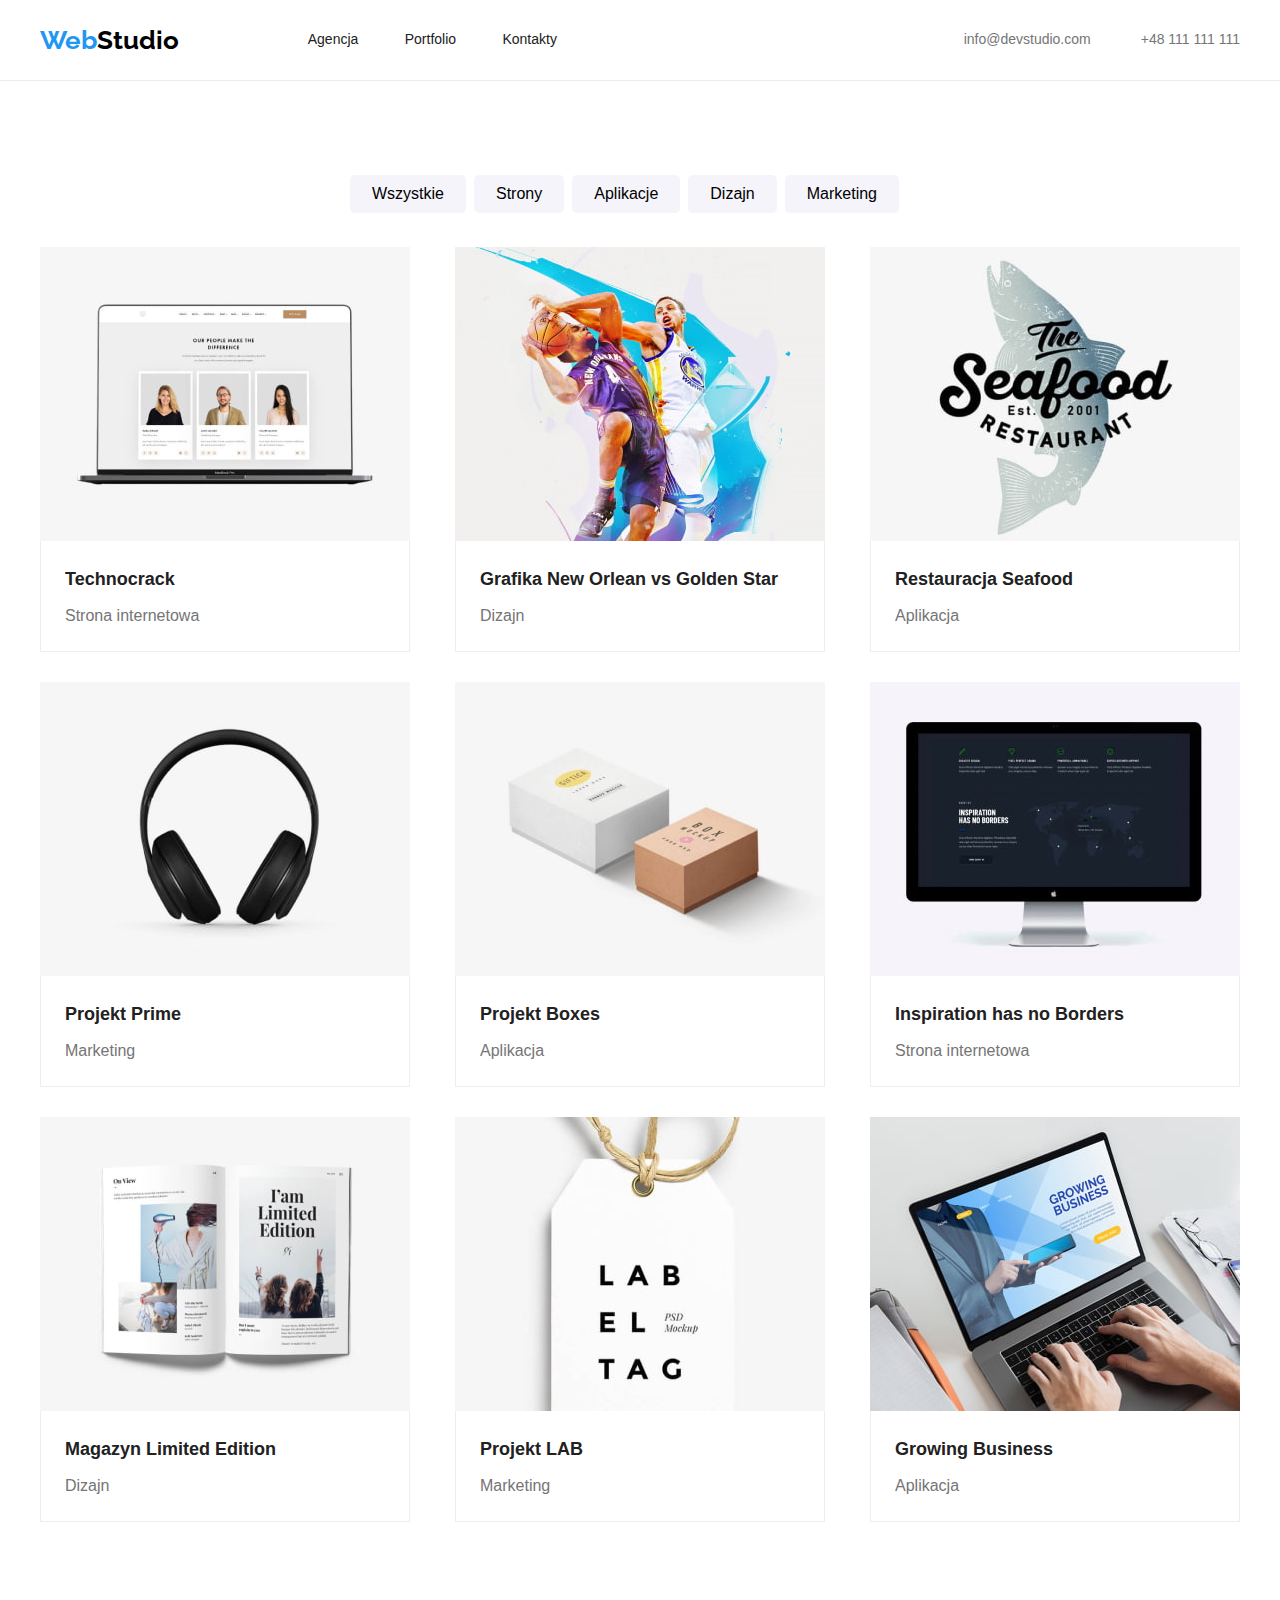
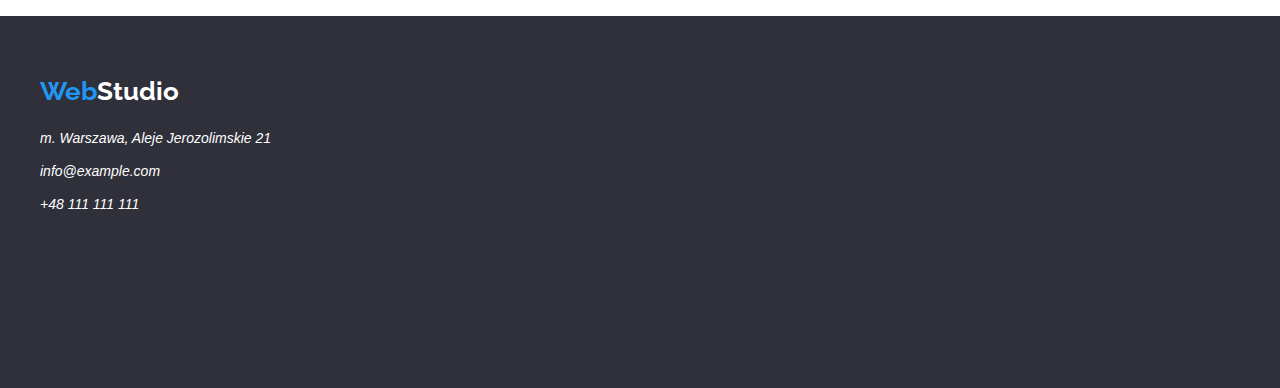
==== portfolio.html @ 989b000f "new file:   .gitattributes 	new file:   .prettierrc.json 	new file:   README.md 	new file:   css/sty" ====
<!DOCTYPE html>
<html lang="pl">
  <head>
    <meta charset="UTF-8" />
    <meta http-equiv="X-UA-Compatible" content="IE=edge" />
    <meta name="viewport" content="width=device-width, initial-scale=1.0" />
    <title>Studio</title>
    <link
      rel="stylesheet"
      href="https://cdnjs.cloudflare.com/ajax/libs/modern-normalize/1.1.0/modern-normalize.min.css"
      integrity="sha512-wpPYUAdjBVSE4KJnH1VR1HeZfpl1ub8YT/NKx4PuQ5NmX2tKuGu6U/JRp5y+Y8XG2tV+wKQpNHVUX03MfMFn9Q=="
      crossorigin="anonymous"
      referrerpolicy="no-referrer"
    />
    <link
      href="https://fonts.googleapis.com/css2?family=Raleway:wght@700&display=swap"
      rel="stylesheet"
    />
    <link rel="stylesheet" href="css/styles.css" />
  </head>
  <body>
    <header class="header">
      <div class="header-div container">
        <a class="logo" href="#">
          <span class="logo-web span">Web</span>
          <span class="span">Studio</span>
        </a>
        <nav class="navigation">
          <ul class="navigation-list">
            <li><a class="navigation highlight highlight-a" href="index.html">Agencja</a></li>
            <li>
              <a
                class="navigation highlight navigation-list-portfolio highlight-a"
                href="portfolio.html"
                >Portfolio</a
              >
            </li>
            <li><a class="navigation highlight highlight-a" href="">Kontakty</a></li>
          </ul>
        </nav>
        <div class="div-address">
          <a class="address highlight" href="mailto:info@devstudio.com">info@devstudio.com</a>
          <a class="address highlight header-phone" href="tel:+48111111111">+48 111 111 111</a>
        </div>
      </div>
    </header>
    <main>
      <div class="container section filters">
        <div>
          <nav>
            <ul class="buttons">
              <li><button class="button highlight" type="button">Wszystkie</button></li>
              <li><button class="button highlight" type="button">Strony</button></li>
              <li><button class="button highlight" type="button">Aplikacje</button></li>
              <li><button class="button highlight" type="button">Dizajn</button></li>
              <li><button class="button highlight" type="button">Marketing</button></li>
            </ul>
          </nav>
        </div>
        <div>
          <ul class="portfolio">
            <li>
              <img
                class="portfolio-img"
                src="images/portfolio/webPageOnLaptop.jpg"
                alt="Obraz strony internetowej na laptopie"
                width="370"
                height="294"
              />
              <section class="portfolio-section">
                <hgroup class="portfolio-hgroup">
                  <h2 class="portfolio-h2">Technocrack</h2>
                  <p class="portfolio-p">Strona internetowa</p>
                </hgroup>
              </section>
            </li>
            <li>
              <img
                class="portfolio-img"
                src="images/portfolio/basketballPlayers.jpg"
                alt="Koszykarze"
                width="370"
                height="294"
              />
              <section class="portfolio-section">
                <hgroup class="portfolio-hgroup">
                  <h2 class="portfolio-h2">Grafika New Orlean vs Golden Star</h2>
                  <p class="portfolio-p">Dizajn</p>
                </hgroup>
              </section>
            </li>
            <li>
              <img
                class="portfolio-img"
                src="images/portfolio/logoOfRestaurant.jpg"
                alt="Logo restauracji"
                width="370"
                height="294"
              />
              <section class="portfolio-section">
                <hgroup class="portfolio-hgroup">
                  <h2 class="portfolio-h2">Restauracja Seafood</h2>
                  <p class="portfolio-p">Aplikacja</p>
                </hgroup>
              </section>
            </li>
            <li>
              <img
                class="portfolio-img"
                src="images/portfolio/headphones.jpg"
                alt="Słuchawki"
                width="370"
                height="294"
              />
              <section class="portfolio-section">
                <hgroup class="portfolio-hgroup">
                  <h2 class="portfolio-h2">Projekt Prime</h2>
                  <p class="portfolio-p">Marketing</p>
                </hgroup>
              </section>
            </li>
            <li>
              <img
                class="portfolio-img"
                src="images/portfolio/boxes.jpg"
                alt="Pudełka"
                width="370"
                height="294"
              />
              <section class="portfolio-section">
                <hgroup class="portfolio-hgroup">
                  <h2 class="portfolio-h2">Projekt Boxes</h2>
                  <p class="portfolio-p">Aplikacja</p>
                </hgroup>
              </section>
            </li>
            <li>
              <img
                class="portfolio-img"
                src="images/portfolio/webpageInspirationHasNoBorders.jpg"
                alt="Strona internetowa w monitorze"
                width="370"
                height="294"
              />
              <section class="portfolio-section">
                <hgroup class="portfolio-hgroup">
                  <h2 class="portfolio-h2">Inspiration has no Borders</h2>
                  <p class="portfolio-p">Strona internetowa</p>
                </hgroup>
              </section>
            </li>
            <li>
              <img
                class="portfolio-img"
                src="images/portfolio/designOfMagazine.jpg"
                alt="Magazyn"
                width="370"
                height="294"
              />
              <section class="portfolio-section">
                <hgroup class="portfolio-hgroup">
                  <h2 class="portfolio-h2">Magazyn Limited Edition</h2>
                  <p class="portfolio-p">Dizajn</p>
                </hgroup>
              </section>
            </li>
            <li>
              <img
                class="portfolio-img"
                src="images/portfolio/designOfTag.jpg"
                alt="Etykieta"
                width="370"
                height="294"
              />
              <section class="portfolio-section">
                <hgroup class="portfolio-hgroup">
                  <h2 class="portfolio-h2">Projekt LAB</h2>
                  <p class="portfolio-p">Marketing</p>
                </hgroup>
              </section>
            </li>
            <li>
              <img
                class="portfolio-img"
                src="images/portfolio/laptopDisplayingApplication.jpg"
                alt="Aplikacja na laptopie"
                width="370"
                height="294"
              />
              <section class="portfolio-section">
                <hgroup class="portfolio-hgroup">
                  <h2 class="portfolio-h2">Growing Business</h2>
                  <p class="portfolio-p">Aplikacja</p>
                </hgroup>
              </section>
            </li>
          </ul>
        </div>
      </div>
    </main>
    <footer class="footer">
      <div class="container footer-div">
        <div class="logo_bottom">
          <a class="logo" href="#">
            <span class="logo-web span">Web</span>
            <span class="span logo-white">Studio</span>
          </a>
        </div>
        <address>
          <div class="highlight address address-white">m. Warszawa, Aleje Jerozolimskie 21</div>
          <a
            class="highlight address address-grey address-mailto_padding"
            href="mailto:info@example.com"
          >
            info@example.com
          </a>
          <a class="highlight address address-grey" href="tel:+48111111111">+48 111 111 111</a>
        </address>
      </div>
    </footer>
  </body>
</html>
---- css/styles.css ----
:root {
  --color-grey1: #eeeeee;
  --color-grey2: #757575;
  --color-grey3: #2f303a;
  --color-blue: #2196f3;
  --color-black: #212121;
  --color-black2: #0000001f;
  --color-white: #fff;
  --color-white2: #f5f4fa;
}

body {
  font-family: Roboto, sans-serif;
  color: var(--color-black);
}

ul {
  list-style-type: none;
}

* {
  margin: 0;
  padding: 0;
}

.container {
  width: 75rem;
  margin: 0 auto;
}

.section {
  padding: 5.875rem 0;
}

.section-solutions-background {
  background-color: var(--color-grey3);
}

.logo {
  font-family: Raleway;
  font-size: 0;
  line-height: 1.19;
  color: #000;
  font-weight: 700;
}

.logo_bottom {
  padding-bottom: 1.25rem;
}

.logo .span {
  display: inline-block;
  font-size: 1.625rem;
}

.logo-white {
  color: var(--color-white);
}

.span {
  font-size: 1.625rem;
}

.address {
  color: var(--color-grey2);
  font-size: 0.875rem;
  line-height: 1.14;
  font-weight: 500;
  display: block;
  text-decoration: none;
}

.address-mailto_padding {
  padding: 0.5625rem 0;
}

.effsolutions {
  height: 37.5rem;
  width: 75rem;
  margin: 0 auto;
  text-align: center;
  display: flex;
  flex-direction: column;
  justify-content: center;
  align-items: center;
}

.effsolutions-div {
 background-image: linear-gradient(#2F303A66, #2F303A66), url(../images/background/background.jpg);
  max-width: 100rem;
  margin: 0 auto; #2F303A66
}

.effsolutions-h1 {
  font-size: 2.75rem;
  line-height: 1.36;
  font-weight: 900;
  color: var(--color-white);
  width: 43.5rem;
  text-transform: uppercase;
  padding-bottom: 1.875rem;
}

.effsolutions-button {
  display: block;
  font-size: 1rem;
  line-height: 1.875;
  color: var(--color-white);
  background-color: var(--color-blue);
  font-weight: 700;
  box-shadow: 0px 0.25rem 0.25rem #000026;
  border-radius: 0.25rem;
  border-color: var(--color-blue);
  width: 12.4375rem;
  padding: 0.625rem 0;
}

.placeholder-div {
  width: 100%;
}

.placeholder-ul {
  display: flex;
  justify-content: space-between;
  list-style-type: none;
  height: 6.3125rem;
}

.placeholder-hgroup {
  width: 16.875rem;
  letter-spacing: 0.03em;
}

.placeholder-h2 {
  font-size: 0.875rem;
  line-height: 1.14;
  font-weight: 700;
}

.placeholder-p {
  font-size: 0.875rem;
  line-height: 1.714;
  font-weight: 400;
  color: var(--color-grey2);
}

.address-grey {
  color: var(--color-grey2);
}

.address-white,
.logo-studio {
  color: var(--color-white);
}

.logo-web {
  color: var(--color-blue);
}

.header {
  width: 100%;
  border-bottom: 1px solid #ececec;
}

.header-div {
  background-color: var(--color-white);
  height: 5rem;
  display: flex;
  justify-content: space-between;
  align-items: center;
  width: 75rem;
}

.button {
  cursor: pointer;
}

.buttons .button:hover {
  color: var(--color-white);
  background-color: var(--color-blue);
}

.filters {
  margin: 0 auto;
}

.portfolio {
  display: flex;
  flex-wrap: wrap;
  gap: 1.875rem;
  justify-content: space-between;
}

.portfolio-section {
  border: solid var(--color-grey1);
  border-width: 0px 1px 1px;
}

.portfolio-hgroup {
  padding: 1.25rem 1.5rem;
}

.portfolio-h2 {
  font-size: 1.125rem;
  line-height: 2;
  font-weight: 700;
  padding-bottom: 0.25rem;
}

.portfolio-p {
  font-size: 1rem;
  line-height: 1.875;
  font-weight: 400;
  color: var(--color-grey2);
}

.ourteam {
  background-color: var(--color-white2);
  width: 100%;
}

.ourteam-div {
  margin: 0 auto;
  width: 75rem;
}

.ourteam-li {
  background-color: var(--color-white);
  box-shadow: 0px 1px 3px var(--color-black2), 0px 1px 1px var(--color-black2),
    0px 2px 1px var(--color-black2);
  display: flex;
  flex-direction: column;
  align-items: center;
  border-radius: 0px 0px 0.25rem 0.25rem;
}

.ourteam-ul {
  display: flex;
  justify-content: space-between;
  flex-wrap: nowrap;
}

.ourservices {
  padding-bottom: 5.875rem;
}

.ourservices-list {
  display: flex;
  justify-content: space-between;
}

.ourservices-h2,
.ourteam-h2 {
  font-size: 2.25rem;
  line-height: 1.17;
  font-weight: 700;
  padding-bottom: 3.125rem;
  text-align: center;
}

.outeam-div1 {
  font-size: 1rem;
  font-weight: 500;
  line-height: 1.19;
  padding: 1.875rem 0 0.625rem;
}

.outeam-div2 {
  font-weight: 400;
  font-size: 1rem;
  color: var(--color-grey2);
  line-height: 1.19;
  padding: 0 0 1.875rem 0;
}

.navigation {
  font-weight: 500;
  font-size: 0.875rem;
  line-height: 1.14;
  text-decoration: none;
  color: var(--color-black);
}

.navigation-list {
  display: flex;
  list-style-type: none;
  padding-left: 5.8125rem;
  padding-right: 23.1875rem;
}

.navigation-list-portfolio {
  padding: 0 2.9rem;
}

.div-address {
  display: flex;
}

.header-phone {
  padding-left: 3.125rem;
}

.buttons {
  display: flex;
  gap: 0.5rem;
  padding-left: 19.375rem;
  padding-bottom: 2.125rem;
}

.buttons .button {
  font-weight: 500;
  font-size: 1rem;
  line-height: 1.625;
  padding: 0.375rem 1.375rem;
  border: 0;
  border-radius: 5px;
  background-color: var(--color-white2);
}

.footer-div {
  padding: 3.75rem 0;
  height: 15.75rem;
}

.footer .address {
  font-weight: 400;
  font-size: 0.875rem;
  line-height: 1.71;
}

.footer {
  background-color: var(--color-grey3);
  width: 100%;
}

.footer .address-grey {
  color: var(--color-white);
}

.highlight-a:visited {
  color: var(--color-black);
}

.highlight:focus,
.highlight:hover,
.address-grey:focus,
.address-grey:hover {
  color: var(--color-blue);
}

.portfolio-img {
  margin-bottom: -4px;
}
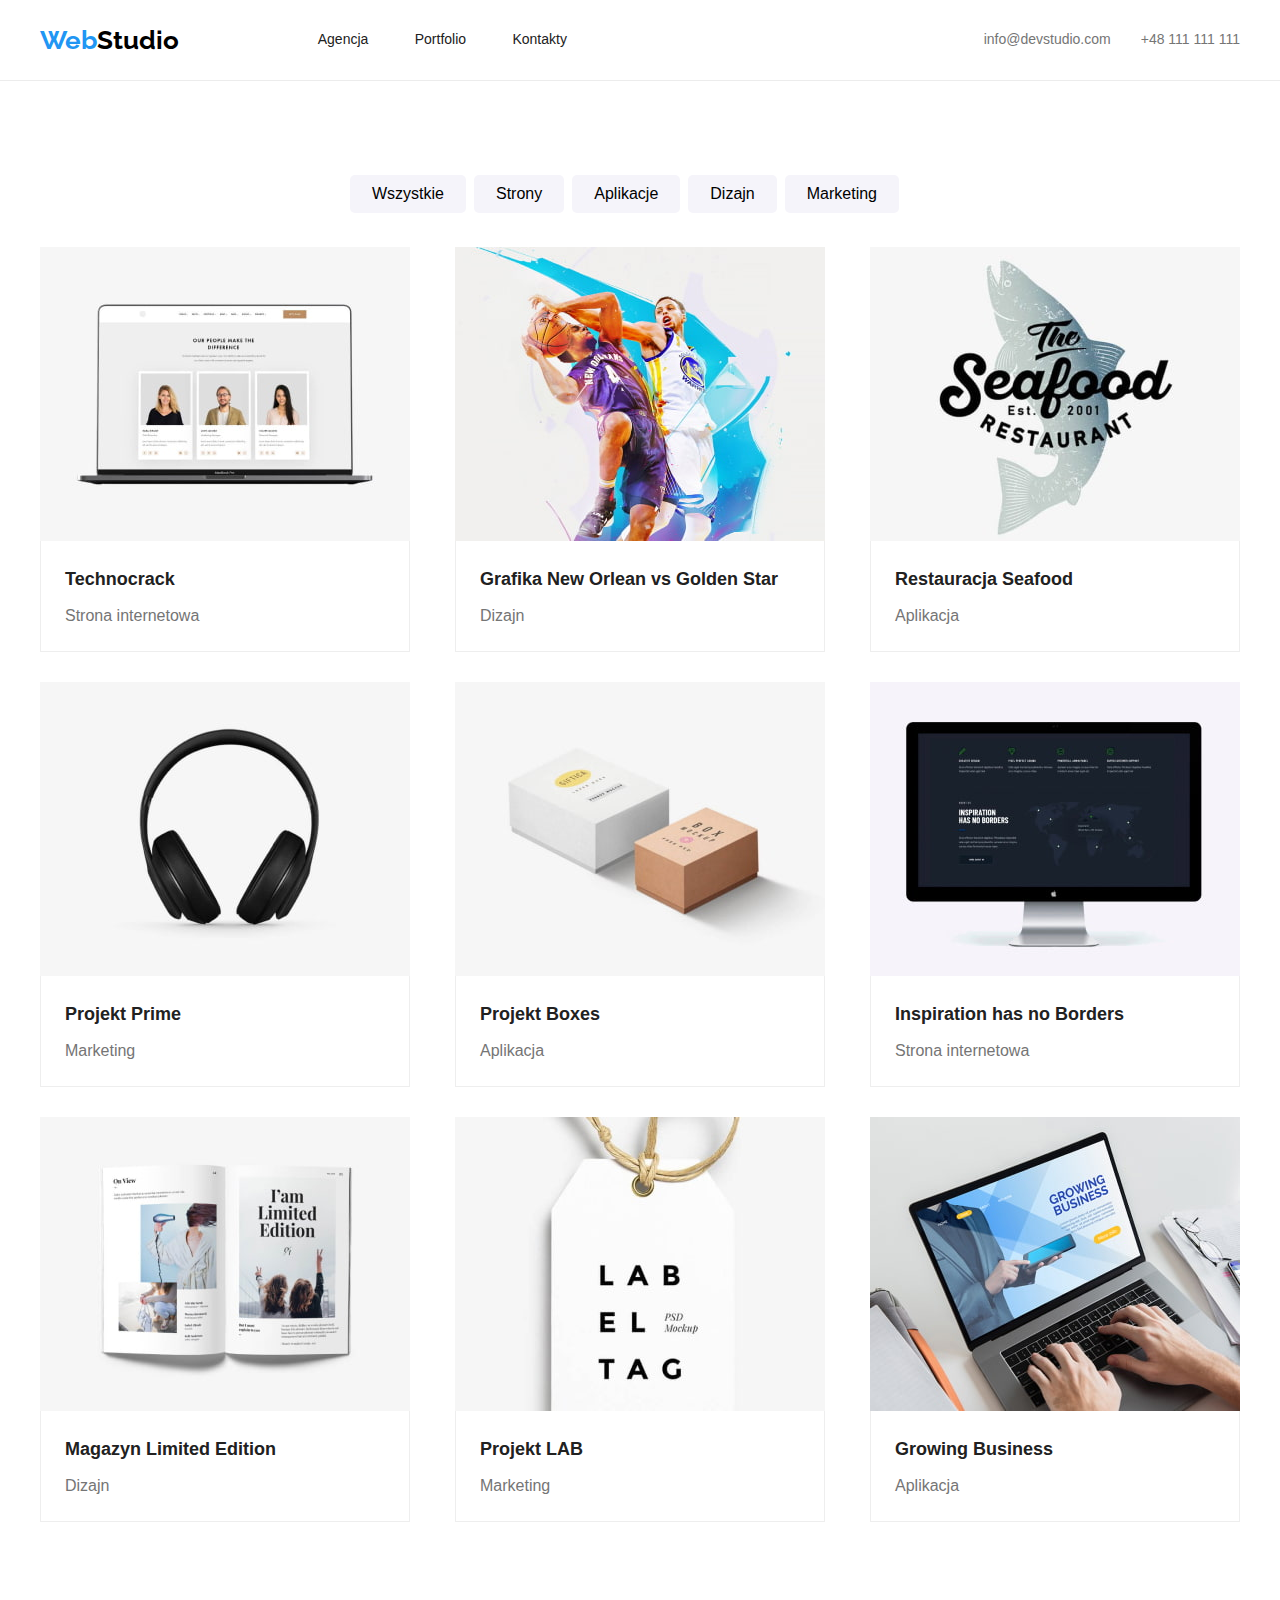
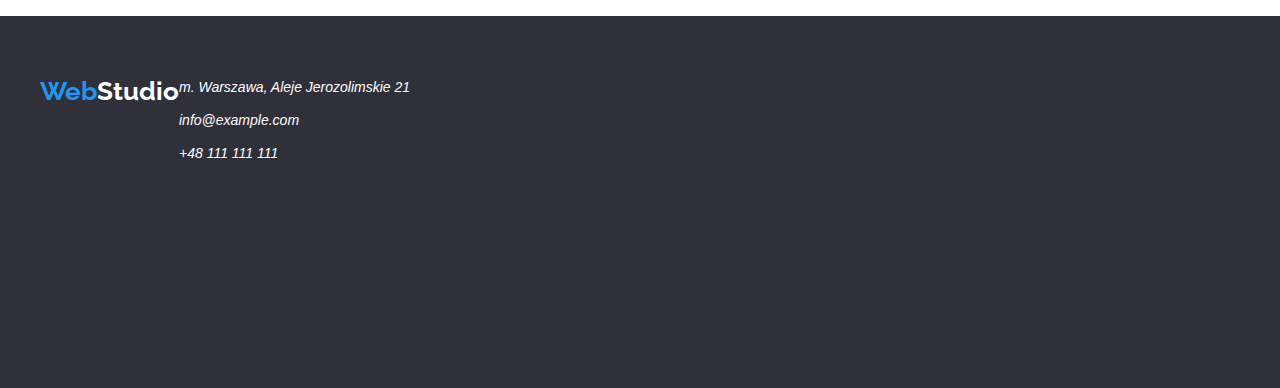
==== commit d3f869e6: "modified:   css/styles.css 	modified:   index.html 	modified:   portfolio.html" ====
--- a/portfolio.html
+++ b/portfolio.html
@@ -59,7 +59,7 @@
         </div>
         <div>
           <ul class="portfolio">
-            <li>
+            <li class="portfolio-li">
               <img
                 class="portfolio-img"
                 src="images/portfolio/webPageOnLaptop.jpg"
@@ -74,7 +74,7 @@
                 </hgroup>
               </section>
             </li>
-            <li>
+            <li class="portfolio-li">
               <img
                 class="portfolio-img"
                 src="images/portfolio/basketballPlayers.jpg"
@@ -89,7 +89,7 @@
                 </hgroup>
               </section>
             </li>
-            <li>
+            <li class="portfolio-li">
               <img
                 class="portfolio-img"
                 src="images/portfolio/logoOfRestaurant.jpg"
@@ -104,7 +104,7 @@
                 </hgroup>
               </section>
             </li>
-            <li>
+            <li class="portfolio-li">
               <img
                 class="portfolio-img"
                 src="images/portfolio/headphones.jpg"
@@ -119,7 +119,7 @@
                 </hgroup>
               </section>
             </li>
-            <li>
+            <li class="portfolio-li">
               <img
                 class="portfolio-img"
                 src="images/portfolio/boxes.jpg"
@@ -134,7 +134,7 @@
                 </hgroup>
               </section>
             </li>
-            <li>
+            <li class="portfolio-li">
               <img
                 class="portfolio-img"
                 src="images/portfolio/webpageInspirationHasNoBorders.jpg"
@@ -149,7 +149,7 @@
                 </hgroup>
               </section>
             </li>
-            <li>
+            <li class="portfolio-li">
               <img
                 class="portfolio-img"
                 src="images/portfolio/designOfMagazine.jpg"
@@ -164,7 +164,7 @@
                 </hgroup>
               </section>
             </li>
-            <li>
+            <li class="portfolio-li">
               <img
                 class="portfolio-img"
                 src="images/portfolio/designOfTag.jpg"
@@ -179,7 +179,7 @@
                 </hgroup>
               </section>
             </li>
-            <li>
+            <li class="portfolio-li">
               <img
                 class="portfolio-img"
                 src="images/portfolio/laptopDisplayingApplication.jpg"
--- a/css/styles.css
+++ b/css/styles.css
@@ -2,6 +2,8 @@
   --color-grey1: #eeeeee;
   --color-grey2: #757575;
   --color-grey3: #2f303a;
+  --color-grey4: #afb1b8;
+  --color-grey5: #ffffff1a;
   --color-blue: #2196f3;
   --color-black: #212121;
   --color-black2: #0000001f;
@@ -86,9 +88,9 @@
 }
 
 .effsolutions-div {
- background-image: linear-gradient(#2F303A66, #2F303A66), url(../images/background/background.jpg);
+  background-image: linear-gradient(#2f303a66, #2f303a66), url(../images/background/background.jpg);
   max-width: 100rem;
-  margin: 0 auto; #2F303A66
+  margin: 0 auto;
 }
 
 .effsolutions-h1 {
@@ -126,7 +128,12 @@
   height: 6.3125rem;
 }
 
+.placeholder-div2 {
+  min-height: 27.4375rem;
+}
+
 .placeholder-hgroup {
+  padding-top: 1.875rem;
   width: 16.875rem;
   letter-spacing: 0.03em;
 }
@@ -269,8 +276,74 @@
   font-weight: 400;
   font-size: 1rem;
   color: var(--color-grey2);
+  line-height: 1.14;
+}
+
+.footer-p {
+  font-size: 0.875rem;
+  font-weight: 700;
   line-height: 1.19;
-  padding: 0 0 1.875rem 0;
+}
+
+.outeam-div3 {
+  display: flex;
+  padding: 1rem 2rem 1.125rem;
+}
+
+.footer-div3a {
+  display: flex;
+  padding-top: 1.25rem;
+}
+
+.footer-div4a {
+  background-color: var(--color-grey5);
+  border-radius: 50%;
+}
+
+.ourteam-div4:hover,
+.ourteam-div4:focus,
+.footer-div4a:hover,
+.footer-div4a:focus {
+  background-color: #2196f3;
+  border-radius: 50%;
+}
+
+.ourteam-div5 {
+  padding: 0.75rem;
+  max-height: 2.75rem;
+  color: var(--color-grey4);
+  cursor: pointer;
+}
+
+.footer-div5a {
+  padding: 0.75rem;
+  max-height: 2.75rem;
+  color: var(--color-white);
+  cursor: pointer;
+}
+
+.ourteam-div5:hover,
+.ourteam-div5:focus,
+.ourteam-div5a:hover,
+.ourteam-div5a:focus {
+  fill: var(--color-white);
+  color: var(--color-white);
+}
+
+.ourteam-icon,
+.footer-icon {
+  fill: currentColor;
+}
+
+.footer-icon {
+  color: inherit;
+}
+
+.ourteam-icon:hover,
+.ourteam-icon:focus,
+.footer-icon:hover,
+.footer-icon:focus {
+  fill: currentColor;
 }
 
 .navigation {
@@ -297,7 +370,7 @@
 }
 
 .header-phone {
-  padding-left: 3.125rem;
+  padding-left: 1.875rem;
 }
 
 .buttons {
@@ -317,9 +390,74 @@
   background-color: var(--color-white2);
 }
 
+.buttons .button:hover,
+.buttons .button:focus {
+  box-shadow: 0px 3px 1px #0000001a, 0px 1px 2px #00000014, 0px 2px 2px #0000001f;
+}
+
+.ourclients-section {
+  display: flex;
+  flex-direction: column;
+  align-items: center;
+}
+
+.ourclients-h2 {
+  font-weight: 700;
+  font-size: 2.25rem;
+  line-height: 1.17;
+}
+
+.ourclients-div {
+  display: flex;
+  gap: 1.875rem;
+  fill: var(--color-grey4);
+  padding-top: 3.125rem;
+}
+
+.ourclients-border {
+  border: 1px solid var(--color-grey4);
+  border-radius: 4px;
+  color: var(--color-grey4);
+}
+
+.ourclients-div1 {
+  padding: 1.5625rem 4.0625rem 1.3125rem 4rem;
+}
+
+.ourclients-border:hover,
+.ourclients-border:focus {
+  color: var(--color-blue);
+}
+
+.ourclients-div2 {
+  padding: 1.3125rem 4.0625rem 1.1875rem 4rem;
+}
+
+.ourclients-div3 {
+  padding: 1.5625rem 4.0625rem 1.625rem 3.875rem;
+}
+
+.ourclients-div4 {
+  padding: 1.5625rem 2.6875rem 1.6875rem 2.6875rem;
+}
+
+.ourclients-div5 {
+  padding: 1.4375rem 3.3125rem 1.5rem 3.375rem;
+}
+
+.ourclients-div6 {
+  padding: 1.4375rem 2.375rem 1.5625rem 2.375rem;
+}
+
 .footer-div {
   padding: 3.75rem 0;
   height: 15.75rem;
+  display: flex;
+}
+
+.footer-div2 {
+  padding: 0.75rem 0 6.25rem 4.375rem;
+  color: var(--color-white);
 }
 
 .footer .address {
@@ -348,6 +486,52 @@
   color: var(--color-blue);
 }
 
+.portfolio-li:hover,
+.portfolio-li:focus {
+  box-shadow: 0px 1px 1px #0000001f, 0px 4px 4px #0000000f, 1px 4px 6px #00000029;
+  cursor: pointer;
+}
+
 .portfolio-img {
   margin-bottom: -4px;
 }
+
+.icon-address {
+  fill: currentColor;
+  color: inherit;
+}
+
+.icon-address:hover,
+.icon-address:focus {
+  fill: currentColor;
+  /* fill: var(--color-blue);
+  color: var(--color-blue); */
+  /*color: var(--color-blue);*/
+}
+
+.div-icon {
+  display: flex;
+  align-items: center;
+  color: var(--color-grey2);
+  fill: var(--color-grey2);
+}
+
+.div-icon:hover,
+.div-icon:focus {
+  color: var(--color-blue);
+}
+
+.address-icon {
+  padding-left: 0.625rem;
+  color: inherit;
+}
+
+.address-icon:hover,
+.address-icon:focus {
+  color: currentColor;
+}
+
+.placeholder-icon {
+  padding: 1.5625rem 6.25rem;
+  background-color: var(--color-white2);
+}
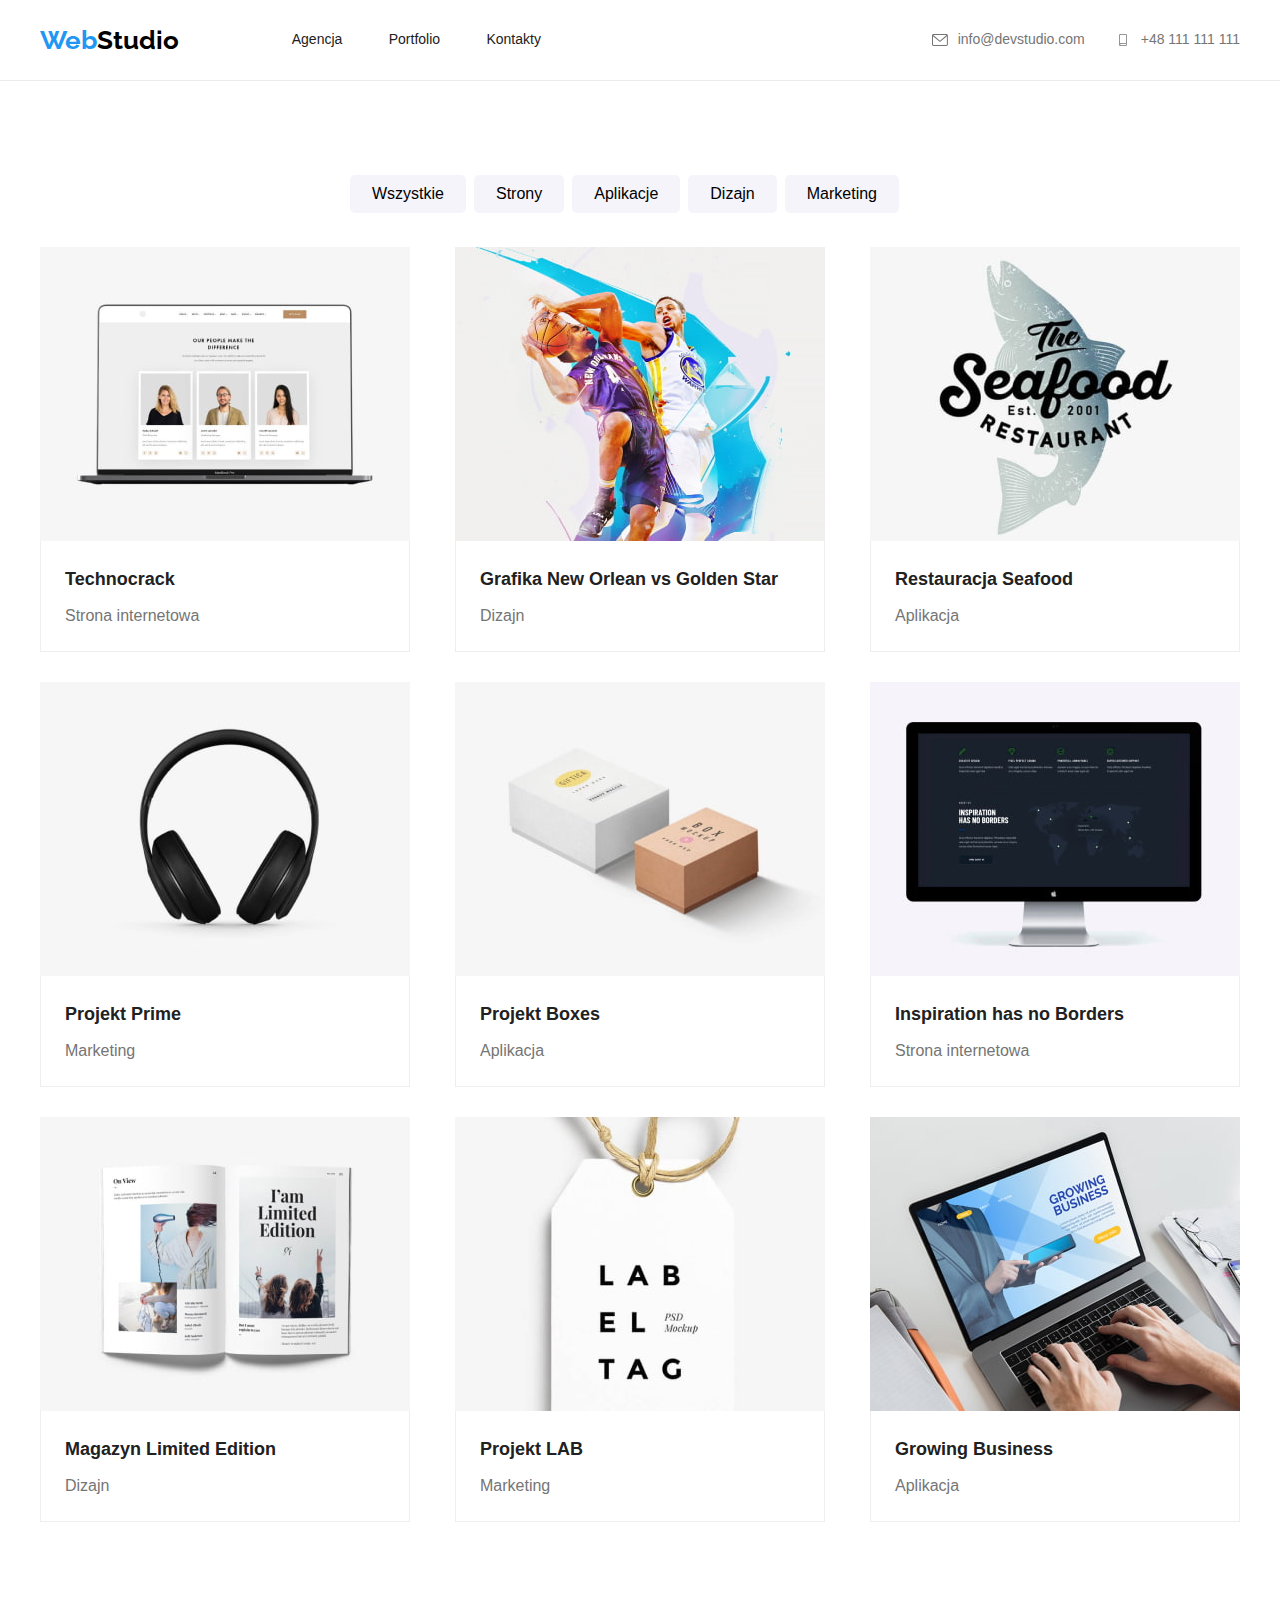
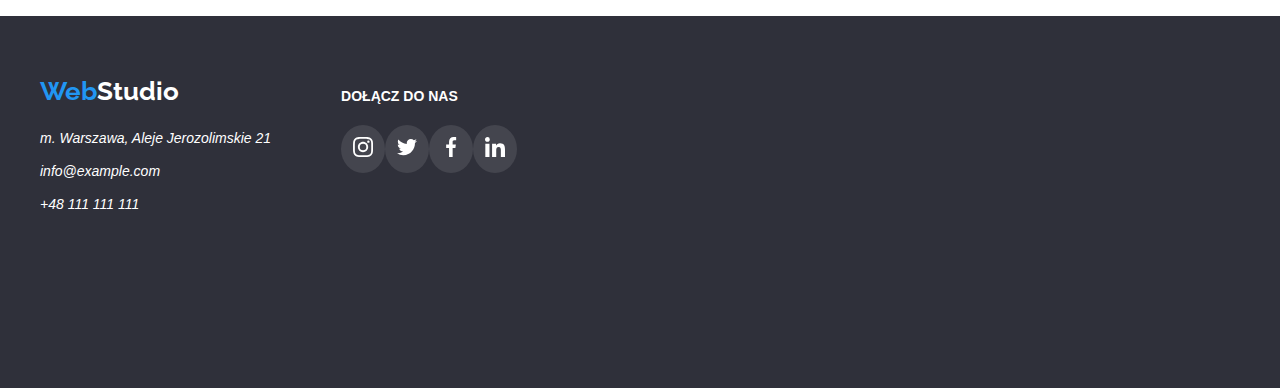
==== commit 28a39d95: "modified:   portfolio.html" ====
--- a/portfolio.html
+++ b/portfolio.html
@@ -39,8 +39,20 @@
           </ul>
         </nav>
         <div class="div-address">
-          <a class="address highlight" href="mailto:info@devstudio.com">info@devstudio.com</a>
-          <a class="address highlight header-phone" href="tel:+48111111111">+48 111 111 111</a>
+          <div class="div-icon">
+            <svg width="16" height="12" class="icon-address highlight">
+              <use href="./images/icons.svg#icon-envelope"></use>
+            </svg>
+            <a class="address highlight address-icon" href="mailto:info@devstudio.com"
+              >info@devstudio.com</a
+            >
+          </div>
+          <div class="div-icon header-phone">
+            <svg width="16" height="12" class="icon-address highlight">
+              <use href="./images/icons.svg#icon-smartphone"></use>
+            </svg>
+            <a class="address address-icon highlight" href="tel:+48111111111">+48 111 111 111</a>
+          </div>
         </div>
       </div>
     </header>
@@ -198,25 +210,61 @@
         </div>
       </div>
     </main>
-    <footer class="footer">
+   <footer class="footer">
       <div class="container footer-div">
-        <div class="logo_bottom">
-          <a class="logo" href="#">
-            <span class="logo-web span">Web</span>
-            <span class="span logo-white">Studio</span>
-          </a>
-        </div>
-        <address>
-          <div class="highlight address address-white">m. Warszawa, Aleje Jerozolimskie 21</div>
-          <a
-            class="highlight address address-grey address-mailto_padding"
-            href="mailto:info@example.com"
-          >
-            info@example.com
-          </a>
-          <a class="highlight address address-grey" href="tel:+48111111111">+48 111 111 111</a>
-        </address>
+        <div>
+          <div class="logo_bottom">
+            <a class="logo" href="#">
+              <span class="logo-web span">Web</span>
+              <span class="span logo-white">Studio</span>
+            </a>
+          </div>
+          <address>
+            <div class="highlight address address-white">m. Warszawa, Aleje Jerozolimskie 21</div>
+            <a
+              class="highlight address address-grey address-mailto_padding"
+              href="mailto:info@example.com"
+            >
+              info@example.com
+            </a>
+            <a class="highlight address address-grey" href="tel:+48111111111">+48 111 111 111</a>
+          </address>
+        </div>
+        <div class="footer-div2">
+          <p class="footer-p">DOŁĄCZ DO NAS</p>
+          <div class="footer-div3a">
+            <div class="footer-div4a">
+              <div class="footer-div5a">
+                <svg class="footer-icon" width="20" height="20">
+                  <use href="./images/icons.svg#icon-instagram-2"></use>
+                </svg>
+              </div>
+            </div>
+            <div class="footer-div4a">
+              <div class="footer-div5a">
+                <svg class="footer-icon" width="20" height="20">
+                  <use href="./images/icons.svg#icon-twitter-1"></use>
+                </svg>
+              </div>
+            </div>
+            <div class="footer-div4a">
+              <div class="footer-div5a">
+                <svg class="footer-icon" width="20" height="20">
+                  <use href="./images/icons.svg#icon-facebook-1"></use>
+                </svg>
+              </div>
+            </div>
+            <div class="footer-div4a">
+              <div class="footer-div5a">
+                <svg class="footer-icon" width="20" height="20">
+                  <use href="./images/icons.svg#icon-linkedin-1"></use>
+                </svg>
+              </div>
+            </div>
+          </div>
+        </div>
       </div>
     </footer>
   </body>
 </html>
+
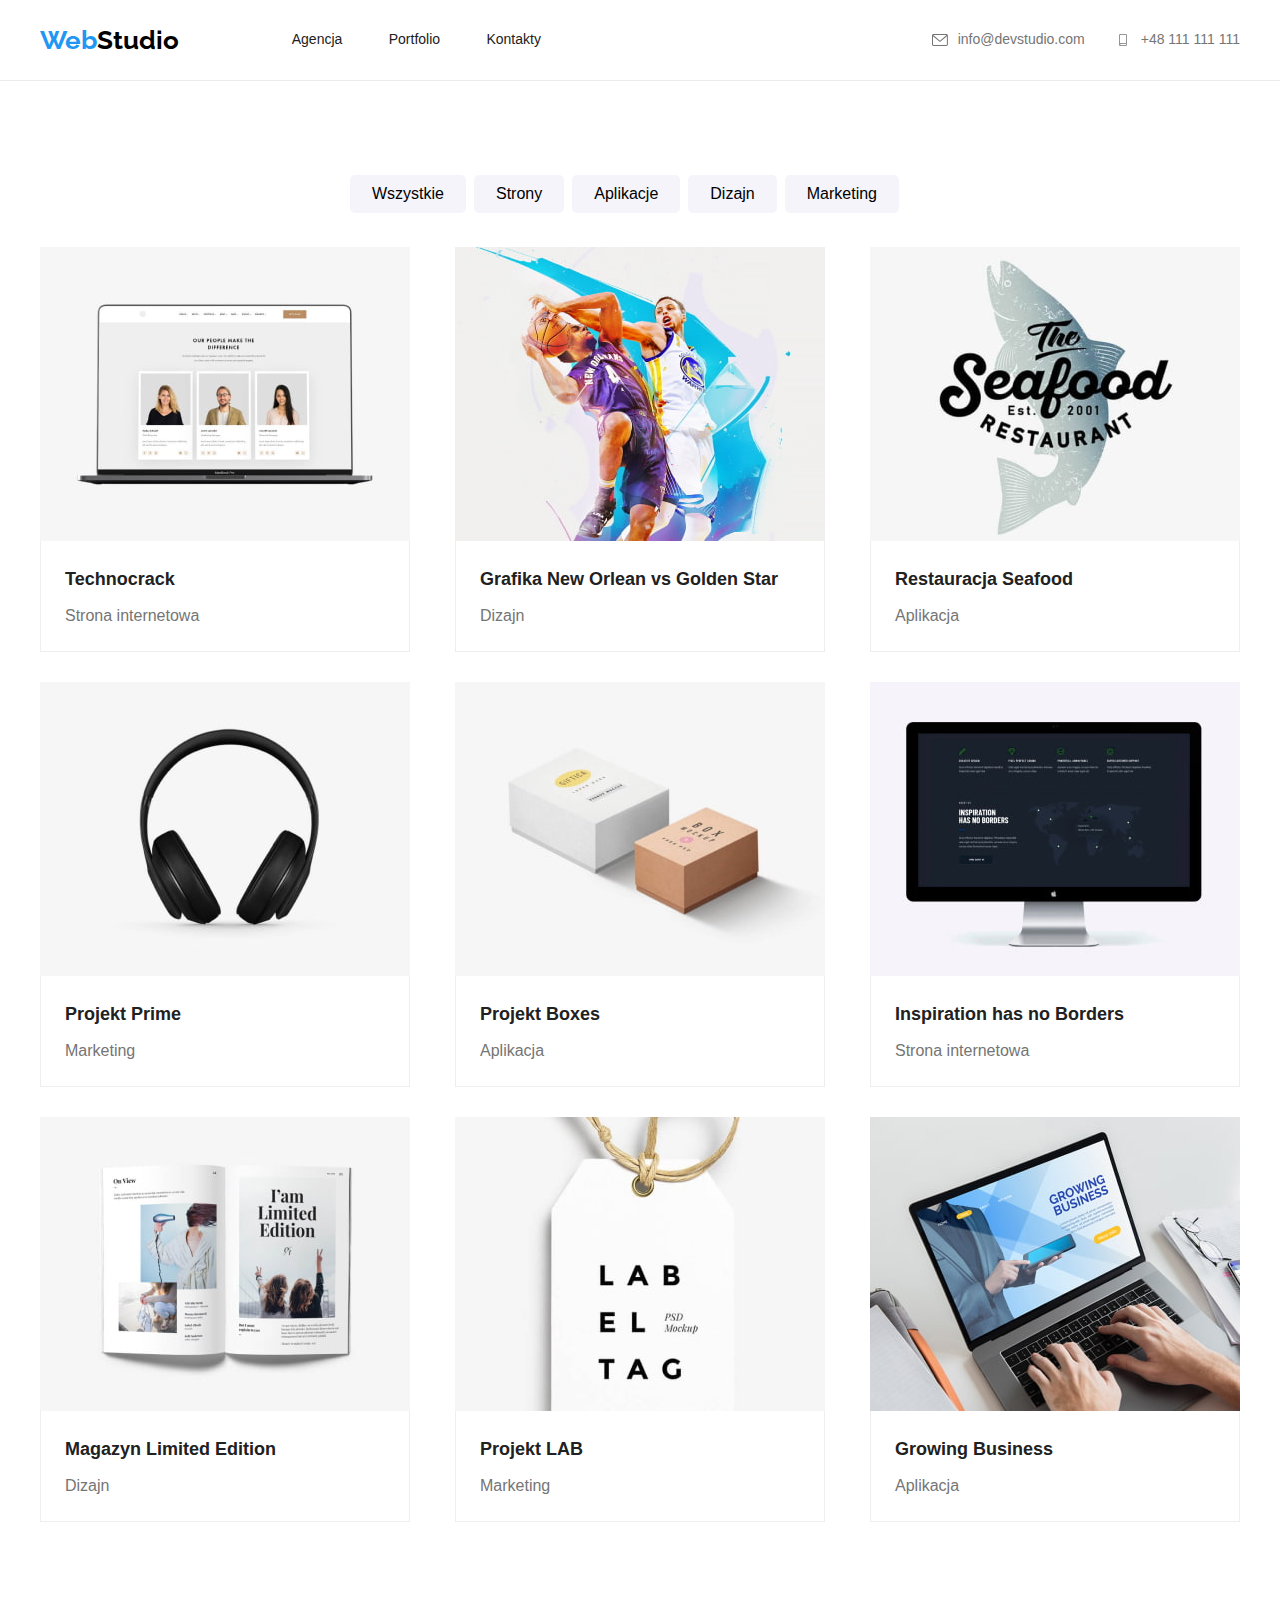
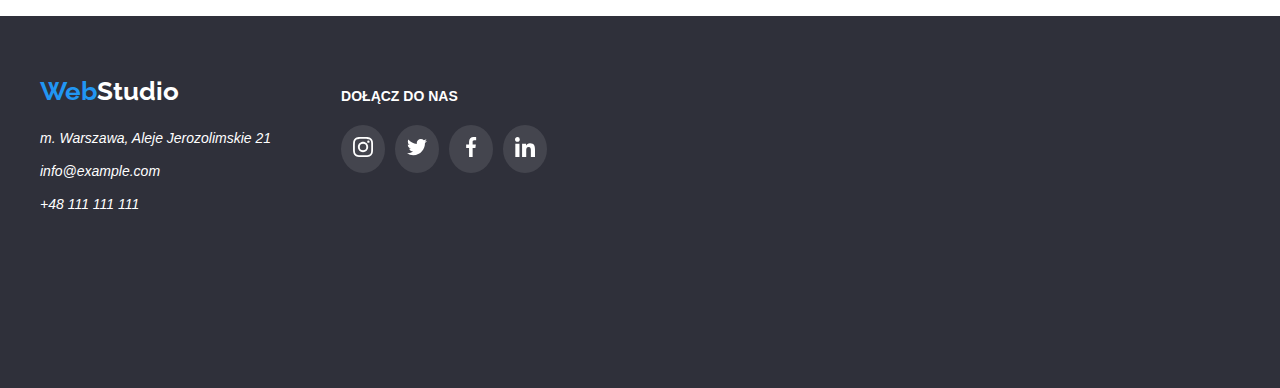
==== commit 0f0ec39f: "modified:   css/styles.css 	modified:   index.html 	modified:   portfolio.html" ====
--- a/portfolio.html
+++ b/portfolio.html
@@ -210,7 +210,7 @@
         </div>
       </div>
     </main>
-   <footer class="footer">
+    <footer class="footer">
       <div class="container footer-div">
         <div>
           <div class="logo_bottom">
@@ -232,30 +232,30 @@
         </div>
         <div class="footer-div2">
           <p class="footer-p">DOŁĄCZ DO NAS</p>
-          <div class="footer-div3a">
-            <div class="footer-div4a">
-              <div class="footer-div5a">
+          <div class="footer-div3">
+            <div class="footer-div4">
+              <div class="footer-div5">
                 <svg class="footer-icon" width="20" height="20">
                   <use href="./images/icons.svg#icon-instagram-2"></use>
                 </svg>
               </div>
             </div>
-            <div class="footer-div4a">
-              <div class="footer-div5a">
+            <div class="footer-div4">
+              <div class="footer-div5">
                 <svg class="footer-icon" width="20" height="20">
                   <use href="./images/icons.svg#icon-twitter-1"></use>
                 </svg>
               </div>
             </div>
-            <div class="footer-div4a">
-              <div class="footer-div5a">
+            <div class="footer-div4">
+              <div class="footer-div5">
                 <svg class="footer-icon" width="20" height="20">
                   <use href="./images/icons.svg#icon-facebook-1"></use>
                 </svg>
               </div>
             </div>
-            <div class="footer-div4a">
-              <div class="footer-div5a">
+            <div class="footer-div4">
+              <div class="footer-div5">
                 <svg class="footer-icon" width="20" height="20">
                   <use href="./images/icons.svg#icon-linkedin-1"></use>
                 </svg>
@@ -267,4 +267,3 @@
     </footer>
   </body>
 </html>
-
--- a/css/styles.css
+++ b/css/styles.css
@@ -88,7 +88,7 @@
 }
 
 .effsolutions-div {
-  background-image: linear-gradient(#2f303a66, #2f303a66), url(../images/background/background.jpg);
+  background-image: linear-gradient(#2f303a66, #2f303a66), url(../images/banners/background.jpg);
   max-width: 100rem;
   margin: 0 auto;
 }
@@ -288,22 +288,24 @@
 .outeam-div3 {
   display: flex;
   padding: 1rem 2rem 1.125rem;
-}
-
-.footer-div3a {
+  gap: 0.625rem;
+}
+
+.footer-div3 {
   display: flex;
   padding-top: 1.25rem;
-}
-
-.footer-div4a {
+  gap: 0.625rem;
+}
+
+.footer-div4 {
   background-color: var(--color-grey5);
   border-radius: 50%;
 }
 
 .ourteam-div4:hover,
 .ourteam-div4:focus,
-.footer-div4a:hover,
-.footer-div4a:focus {
+.footer-div4:hover,
+.footer-div4:focus {
   background-color: #2196f3;
   border-radius: 50%;
 }
@@ -315,7 +317,7 @@
   cursor: pointer;
 }
 
-.footer-div5a {
+.footer-div5 {
   padding: 0.75rem;
   max-height: 2.75rem;
   color: var(--color-white);
@@ -427,6 +429,7 @@
 .ourclients-border:hover,
 .ourclients-border:focus {
   color: var(--color-blue);
+  border: 1px solid var(--color-blue);
 }
 
 .ourclients-div2 {
@@ -504,9 +507,6 @@
 .icon-address:hover,
 .icon-address:focus {
   fill: currentColor;
-  /* fill: var(--color-blue);
-  color: var(--color-blue); */
-  /*color: var(--color-blue);*/
 }
 
 .div-icon {
